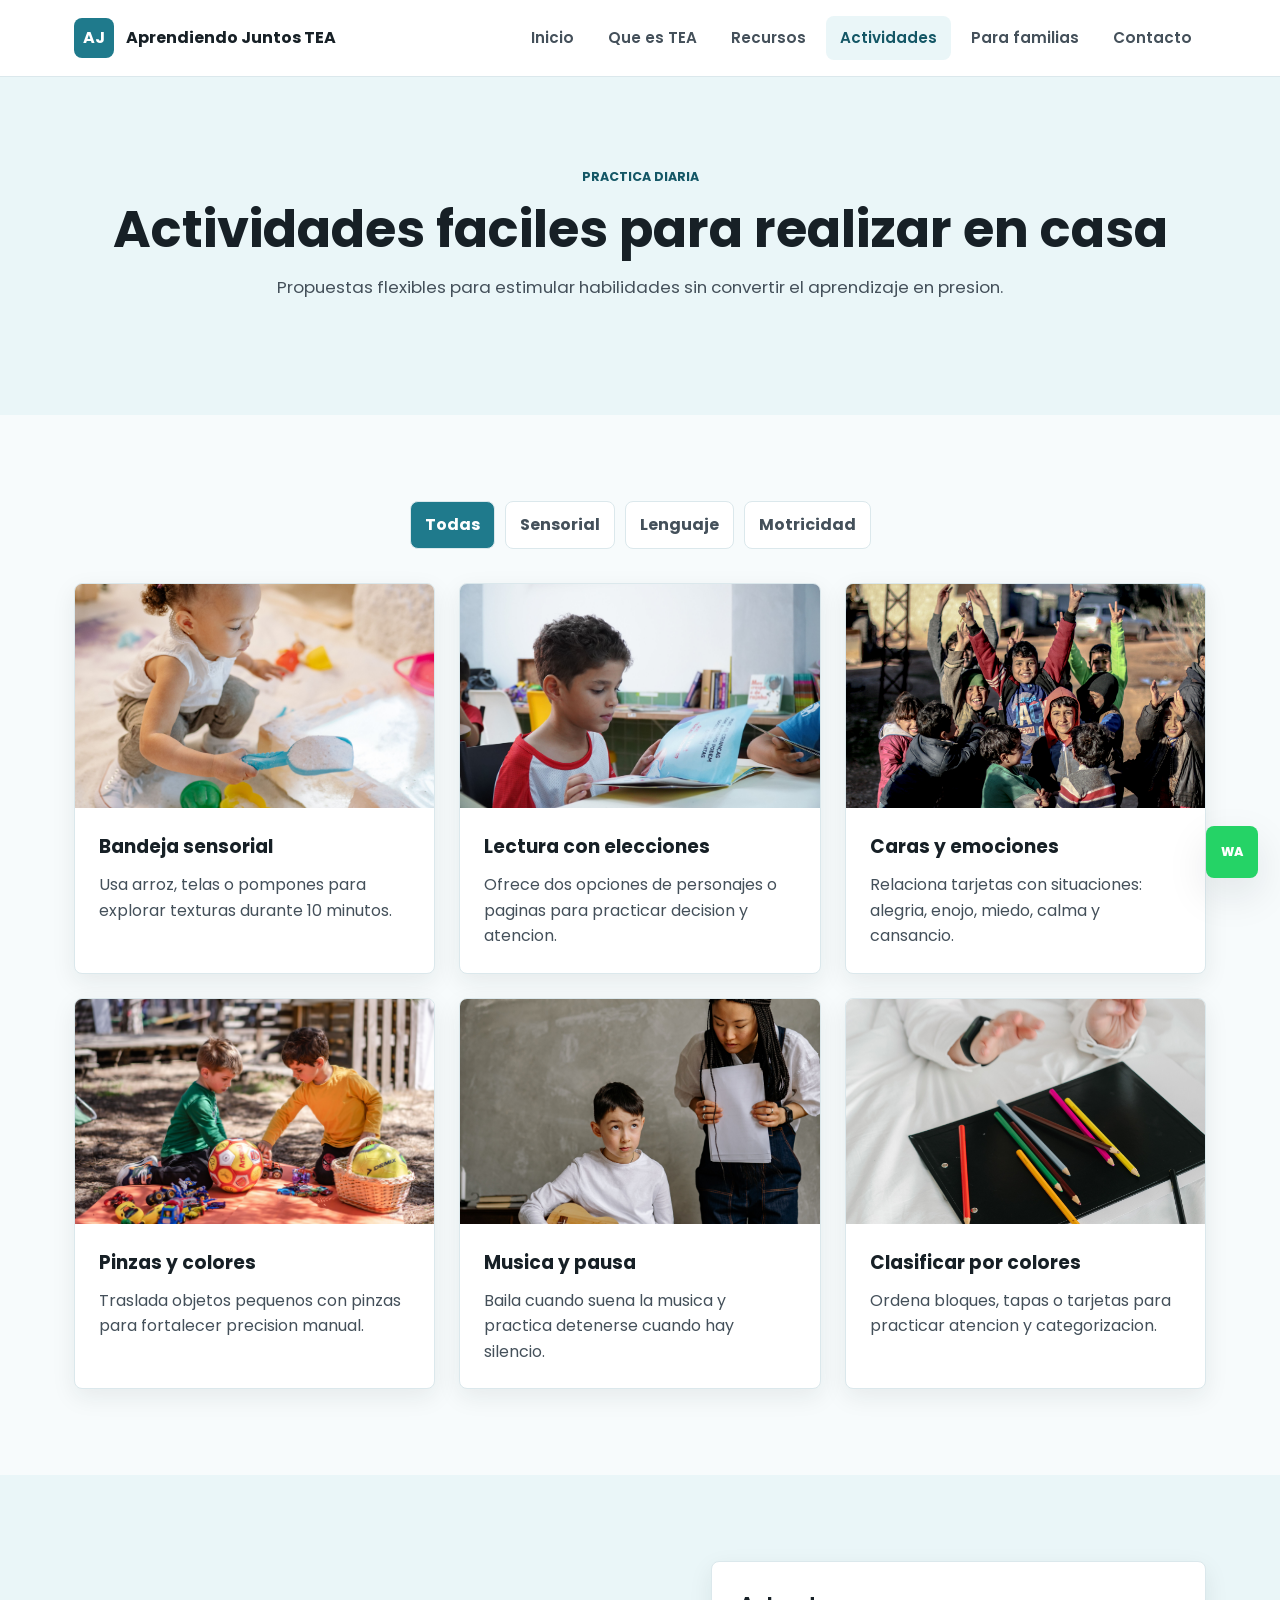
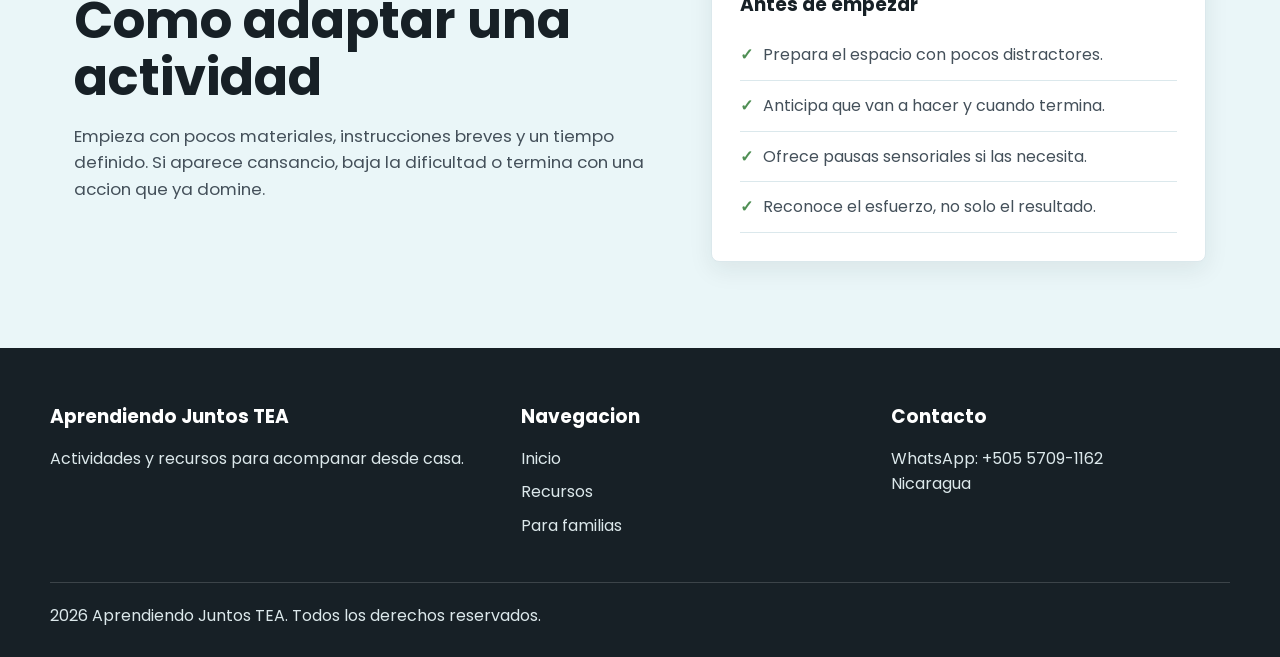
==== pages/actividades.html @ c81d80b8 "Mejorar sitio WEB TEA responsive e interactivo" ====
<!DOCTYPE html>
<html lang="es">
<head>
    <meta charset="UTF-8">
    <meta name="viewport" content="width=device-width, initial-scale=1.0">
    <title>Actividades | Aprendiendo Juntos TEA</title>
    <meta name="description" content="Actividades en casa para apoyar motricidad, lectura, emociones, musica, colores y juego sensorial en ninos con TEA.">
    <link rel="preconnect" href="https://fonts.googleapis.com">
    <link rel="preconnect" href="https://fonts.gstatic.com" crossorigin>
    <link href="https://fonts.googleapis.com/css2?family=Poppins:wght@300;400;500;600;700&display=swap" rel="stylesheet">
    <link rel="icon" href="../images/logo/favicon.ico">
    <link rel="stylesheet" href="../css/variables.css">
    <link rel="stylesheet" href="../css/style.css">
    <link rel="stylesheet" href="../css/responsive.css">
</head>
<body>
    <!-- Encabezado compartido: mantiene consistencia entre paginas. -->
    <header class="site-header">
        <nav class="navbar" aria-label="Navegacion principal">
            <a class="logo" href="../index.html"><span class="logo-mark">AJ</span><span>Aprendiendo Juntos TEA</span></a>
            <button class="menu-toggle" type="button" aria-label="Abrir menu" aria-expanded="false"><span></span><span></span><span></span></button>
            <ul class="nav-links">
                <li><a href="../index.html">Inicio</a></li>
                <li><a href="tea.html">Que es TEA</a></li>
                <li><a href="recursos.html">Recursos</a></li>
                <li><a class="active" href="actividades.html">Actividades</a></li>
                <li><a href="padres.html">Para familias</a></li>
                <li><a href="contacto.html">Contacto</a></li>
            </ul>
        </nav>
    </header>

    <main>
        <!-- Hero interno: explica el enfoque de las actividades. -->
        <section class="page-hero">
            <span class="eyebrow">Practica diaria</span>
            <h1>Actividades faciles para realizar en casa</h1>
            <p>Propuestas flexibles para estimular habilidades sin convertir el aprendizaje en presion.</p>
        </section>

        <!-- Filtros de actividades: ayudan a encontrar ejercicios por objetivo. -->
        <section class="section-wrap">
            <div class="filter-bar" data-filter-group=".activity-card">
                <button class="filter-button active" type="button" data-filter="all">Todas</button>
                <button class="filter-button" type="button" data-filter="sensorial">Sensorial</button>
                <button class="filter-button" type="button" data-filter="lenguaje">Lenguaje</button>
                <button class="filter-button" type="button" data-filter="motricidad">Motricidad</button>
            </div>
            <div class="activities-grid">
                <article class="activity-card hidden" data-category="sensorial">
                    <img src="../images/activities/Sensorial.jpg" alt="Actividad sensorial con materiales de distintas texturas">
                    <div><h3>Bandeja sensorial</h3><p>Usa arroz, telas o pompones para explorar texturas durante 10 minutos.</p></div>
                </article>
                <article class="activity-card hidden" data-category="lenguaje">
                    <img src="../images/activities/Lectura.jpg" alt="Lectura compartida">
                    <div><h3>Lectura con elecciones</h3><p>Ofrece dos opciones de personajes o paginas para practicar decision y atencion.</p></div>
                </article>
                <article class="activity-card hidden" data-category="lenguaje">
                    <img src="../images/activities/Emociones.jpg" alt="Tarjetas de emociones">
                    <div><h3>Caras y emociones</h3><p>Relaciona tarjetas con situaciones: alegria, enojo, miedo, calma y cansancio.</p></div>
                </article>
                <article class="activity-card hidden" data-category="motricidad">
                    <img src="../images/activities/Motricidad.jpg" alt="Actividad de motricidad fina">
                    <div><h3>Pinzas y colores</h3><p>Traslada objetos pequenos con pinzas para fortalecer precision manual.</p></div>
                </article>
                <article class="activity-card hidden" data-category="sensorial">
                    <img src="../images/activities/Musica.jpg" alt="Musica y movimiento">
                    <div><h3>Musica y pausa</h3><p>Baila cuando suena la musica y practica detenerse cuando hay silencio.</p></div>
                </article>
                <article class="activity-card hidden" data-category="motricidad">
                    <img src="../images/activities/Colores.jpg" alt="Clasificacion por colores">
                    <div><h3>Clasificar por colores</h3><p>Ordena bloques, tapas o tarjetas para practicar atencion y categorizacion.</p></div>
                </article>
            </div>
        </section>

        <!-- Recomendaciones: evita sobrecargar a la familia y mejora la experiencia. -->
        <section class="split-section section-band soft">
            <div class="split-text hidden">
                <h2>Como adaptar una actividad</h2>
                <p>Empieza con pocos materiales, instrucciones breves y un tiempo definido. Si aparece cansancio, baja la dificultad o termina con una accion que ya domine.</p>
            </div>
            <div class="info-panel hidden">
                <h3>Antes de empezar</h3>
                <ul class="check-list">
                    <li>Prepara el espacio con pocos distractores.</li>
                    <li>Anticipa que van a hacer y cuando termina.</li>
                    <li>Ofrece pausas sensoriales si las necesita.</li>
                    <li>Reconoce el esfuerzo, no solo el resultado.</li>
                </ul>
            </div>
        </section>
    </main>

    <!-- Pie de pagina: cierre comun de la web. -->
    <footer class="site-footer">
        <div class="footer-container">
            <div><h3>Aprendiendo Juntos TEA</h3><p>Actividades y recursos para acompanar desde casa.</p></div>
            <div><h3>Navegacion</h3><a href="../index.html">Inicio</a><a href="recursos.html">Recursos</a><a href="padres.html">Para familias</a></div>
            <div><h3>Contacto</h3><p>WhatsApp: +505 5709-1162</p><p>Nicaragua</p></div>
        </div>
        <p class="copyright">2026 Aprendiendo Juntos TEA. Todos los derechos reservados.</p>
    </footer>

    <a class="whatsapp" href="https://wa.me/50557091162" aria-label="Escribir por WhatsApp">WA</a>
    <button id="topBtn" type="button" aria-label="Volver arriba">Arriba</button>
    <script src="../js/main.js"></script>
</body>
</html>
---- css/variables.css ----
:root {
    --primary: #1f7a8c;
    --primary-dark: #145766;
    --secondary: #bfdb38;
    --accent: #f5a524;
    --ink: #172026;
    --text: #44505a;
    --muted: #6b7a86;
    --background: #f7fbfc;
    --surface: #ffffff;
    --soft: #eaf6f8;
    --line: #dbe8ec;
    --success: #4f8f54;
    --danger: #c0524b;
    --radius: 8px;
    --shadow: 0 16px 40px rgba(23, 32, 38, 0.1);
    --shadow-soft: 0 8px 24px rgba(23, 32, 38, 0.08);
    --container: 1180px;
    --transition: 0.25s ease;
}
---- css/style.css ----
/* Base general: normaliza espacios, tipografia y comportamiento de scroll. */
* {
    box-sizing: border-box;
    margin: 0;
    padding: 0;
}

html {
    scroll-behavior: smooth;
}

body {
    background: var(--background);
    color: var(--text);
    font-family: "Poppins", Arial, sans-serif;
    line-height: 1.6;
}

img {
    display: block;
    max-width: 100%;
}

a {
    color: inherit;
}

button,
input,
textarea,
select {
    font: inherit;
}

/* Encabezado y navegacion: se mantiene fijo para mejorar la maniobrabilidad. */
.site-header {
    background: rgba(255, 255, 255, 0.94);
    border-bottom: 1px solid var(--line);
    position: sticky;
    top: 0;
    z-index: 1000;
}

.navbar {
    align-items: center;
    display: flex;
    justify-content: space-between;
    margin: 0 auto;
    max-width: var(--container);
    min-height: 76px;
    padding: 0 24px;
}

.logo {
    align-items: center;
    color: var(--ink);
    display: inline-flex;
    font-weight: 700;
    gap: 12px;
    text-decoration: none;
}

.logo-mark {
    align-items: center;
    background: var(--primary);
    border-radius: var(--radius);
    color: white;
    display: inline-flex;
    height: 40px;
    justify-content: center;
    width: 40px;
}

.nav-links {
    align-items: center;
    display: flex;
    gap: 6px;
    list-style: none;
}

.nav-links a {
    border-radius: var(--radius);
    color: var(--text);
    display: inline-flex;
    font-size: 0.95rem;
    font-weight: 600;
    padding: 10px 14px;
    text-decoration: none;
    transition: background var(--transition), color var(--transition);
}

.nav-links a:hover,
.nav-links a.active {
    background: var(--soft);
    color: var(--primary-dark);
}

.menu-toggle {
    background: var(--surface);
    border: 1px solid var(--line);
    border-radius: var(--radius);
    cursor: pointer;
    display: none;
    height: 44px;
    padding: 10px;
    width: 44px;
}

.menu-toggle span {
    background: var(--ink);
    display: block;
    height: 2px;
    margin: 5px 0;
    width: 100%;
}

/* Bloques reutilizables: controlan anchura, fondos y titulos de seccion. */
.section-wrap,
.section-band {
    margin: 0 auto;
    max-width: var(--container);
    padding: 86px 24px;
}

.section-band {
    align-items: center;
    display: grid;
    gap: 54px;
    grid-template-columns: minmax(0, 1.05fr) minmax(320px, 0.95fr);
}

.soft {
    background: var(--soft);
    max-width: none;
    padding-left: max(24px, calc((100vw - var(--container)) / 2 + 24px));
    padding-right: max(24px, calc((100vw - var(--container)) / 2 + 24px));
}

.section-title {
    margin: 0 auto 42px;
    max-width: 760px;
    text-align: center;
}

.section-title h2,
.split-text h2,
.cta h2,
.page-hero h1 {
    color: var(--ink);
    font-size: clamp(2rem, 4vw, 3.25rem);
    line-height: 1.12;
    margin-bottom: 16px;
}

.eyebrow {
    color: var(--primary-dark);
    display: inline-block;
    font-size: 0.78rem;
    font-weight: 700;
    letter-spacing: 0;
    margin-bottom: 14px;
    text-transform: uppercase;
}

.btn-primary,
.btn-secondary,
.text-link {
    align-items: center;
    border-radius: var(--radius);
    display: inline-flex;
    font-weight: 700;
    justify-content: center;
    min-height: 48px;
    padding: 12px 18px;
    text-decoration: none;
    transition: transform var(--transition), background var(--transition);
}

.btn-primary {
    background: var(--primary);
    color: white;
}

.btn-secondary {
    background: var(--secondary);
    color: var(--ink);
}

.btn-primary:hover,
.btn-secondary:hover {
    transform: translateY(-2px);
}

.text-link {
    color: var(--primary-dark);
    padding-left: 0;
}

/* Hero: primer impacto visual con imagen real del proyecto. */
.hero {
    min-height: calc(100vh - 76px);
}

.hero-content h1 {
    color: var(--ink);
    font-size: clamp(2.35rem, 5vw, 4.5rem);
    line-height: 1.05;
    margin-bottom: 22px;
}

.hero-content p,
.split-text p,
.page-hero p {
    color: var(--text);
    font-size: 1.05rem;
    margin-bottom: 28px;
}

.hero-buttons {
    display: flex;
    flex-wrap: wrap;
    gap: 14px;
}

.hero-buttons.compact {
    justify-content: center;
}

.hero-image img {
    aspect-ratio: 4 / 3;
    border-radius: var(--radius);
    box-shadow: var(--shadow);
    object-fit: cover;
    width: 100%;
}

/* Tarjetas y rejillas: organizan recursos de forma escaneable. */
.feature-grid,
.resources-grid,
.activities-grid,
.contact-grid,
.guide-grid,
.steps-grid {
    display: grid;
    gap: 24px;
    grid-template-columns: repeat(3, minmax(0, 1fr));
}

.feature-card,
.resource-card,
.activity-card,
.contact-card,
.guide-card,
.step-card,
.info-panel {
    background: var(--surface);
    border: 1px solid var(--line);
    border-radius: var(--radius);
    box-shadow: var(--shadow-soft);
    padding: 28px;
}

.feature-card,
.resource-card {
    color: var(--text);
    text-decoration: none;
}

.feature-card:hover,
.resource-card:hover,
.activity-card:hover {
    transform: translateY(-4px);
    transition: transform var(--transition);
}

.card-icon {
    align-items: center;
    background: var(--soft);
    border-radius: var(--radius);
    color: var(--primary-dark);
    display: inline-flex;
    font-size: 0.85rem;
    font-weight: 800;
    height: 44px;
    justify-content: center;
    margin-bottom: 18px;
    width: 44px;
}

.feature-card h3,
.resource-card h3,
.activity-card h3,
.contact-card h3,
.guide-card h3,
.step-card h3,
.info-panel h3 {
    color: var(--ink);
    margin-bottom: 10px;
}

.activity-card {
    overflow: hidden;
    padding: 0;
}

.activity-card img {
    aspect-ratio: 16 / 10;
    height: auto;
    object-fit: cover;
    width: 100%;
}

.activity-card div {
    padding: 24px;
}

.center-action {
    margin-top: 34px;
    text-align: center;
}

/* Secciones informativas: listas, paneles y pasos de orientacion. */
.split-section {
    grid-template-columns: minmax(0, 1fr) minmax(320px, 0.85fr);
}

.check-list,
.plain-list {
    list-style: none;
}

.check-list li,
.plain-list li {
    border-bottom: 1px solid var(--line);
    padding: 12px 0;
}

.check-list li::before {
    color: var(--success);
    content: "\2713";
    font-weight: 800;
    margin-right: 10px;
}

.page-hero {
    background: var(--soft);
    margin: 0 auto;
    max-width: none;
    padding: 86px 24px;
    text-align: center;
}

.page-hero p {
    margin-left: auto;
    margin-right: auto;
    max-width: 820px;
}

.filter-bar {
    display: flex;
    flex-wrap: wrap;
    gap: 10px;
    justify-content: center;
    margin-bottom: 34px;
}

.filter-button {
    background: var(--surface);
    border: 1px solid var(--line);
    border-radius: var(--radius);
    color: var(--text);
    cursor: pointer;
    font-weight: 700;
    min-height: 42px;
    padding: 10px 14px;
}

.filter-button.active,
.filter-button:hover {
    background: var(--primary);
    color: white;
}

/* FAQ: respuestas colapsables para mantener la pagina limpia. */
.faq-container {
    display: grid;
    gap: 16px;
    margin: 0 auto;
    max-width: 860px;
}

.faq-item {
    background: var(--surface);
    border: 1px solid var(--line);
    border-radius: var(--radius);
    box-shadow: var(--shadow-soft);
    overflow: hidden;
}

.faq-question {
    background: transparent;
    border: 0;
    color: var(--ink);
    cursor: pointer;
    font-weight: 700;
    padding: 22px;
    text-align: left;
    width: 100%;
}

.faq-answer {
    display: none;
    padding: 0 22px 22px;
}

.faq-item.open .faq-answer {
    display: block;
}

/* Formularios y contacto: entradas amplias y legibles. */
.contact-form {
    background: var(--surface);
    border: 1px solid var(--line);
    border-radius: var(--radius);
    box-shadow: var(--shadow-soft);
    display: grid;
    gap: 18px;
    margin: 0 auto;
    max-width: 780px;
    padding: 30px;
}

.contact-form input,
.contact-form textarea,
.newsletter-form input {
    border: 1px solid var(--line);
    border-radius: var(--radius);
    padding: 14px 16px;
    width: 100%;
}

.contact-form textarea {
    min-height: 150px;
    resize: vertical;
}

/* CTA y pie de pagina: cierre con accion clara y navegacion secundaria. */
.cta {
    background: var(--primary-dark);
    color: white;
    padding: 74px 24px;
    text-align: center;
}

.cta h2,
.cta p {
    color: white;
    margin-left: auto;
    margin-right: auto;
    max-width: 780px;
}

.cta p {
    margin-bottom: 28px;
}

.site-footer {
    background: var(--ink);
    color: #dce8eb;
    padding: 54px 24px 28px;
}

.footer-container {
    display: grid;
    gap: 30px;
    grid-template-columns: 1.3fr 1fr 1fr;
    margin: 0 auto;
    max-width: var(--container);
}

.site-footer h3 {
    color: white;
    margin-bottom: 14px;
}

.site-footer a {
    color: #dce8eb;
    display: block;
    margin: 8px 0;
    text-decoration: none;
}

.copyright {
    border-top: 1px solid rgba(255, 255, 255, 0.16);
    margin: 36px auto 0;
    max-width: var(--container);
    padding-top: 20px;
}

/* Controles flotantes: acceso rapido a WhatsApp y regreso al inicio. */
.whatsapp,
#topBtn {
    border: 0;
    border-radius: var(--radius);
    box-shadow: var(--shadow);
    font-size: 0.78rem;
    font-weight: 800;
    position: fixed;
    z-index: 900;
}

.whatsapp {
    align-items: center;
    background: #25d366;
    bottom: 22px;
    color: white;
    display: inline-flex;
    height: 52px;
    justify-content: center;
    right: 22px;
    text-decoration: none;
    width: 52px;
}

#topBtn {
    background: var(--ink);
    bottom: 84px;
    color: white;
    cursor: pointer;
    display: none;
    min-height: 42px;
    padding: 10px 12px;
    right: 22px;
}

/* Animaciones suaves: se activan al entrar en pantalla. */
.hidden {
    opacity: 0;
    transform: translateY(24px);
}

.show {
    opacity: 1;
    transform: translateY(0);
    transition: opacity 0.65s ease, transform 0.65s ease;
}

@media (prefers-reduced-motion: reduce) {
    html {
        scroll-behavior: auto;
    }

    .hidden,
    .show {
        opacity: 1;
        transform: none;
        transition: none;
    }
}
---- css/responsive.css ----
/* Adaptacion para tabletas: reduce columnas y mantiene lectura comoda. */
@media (max-width: 980px) {
    .menu-toggle {
        display: block;
    }

    .nav-links {
        background: var(--surface);
        border: 1px solid var(--line);
        border-radius: var(--radius);
        box-shadow: var(--shadow);
        display: none;
        flex-direction: column;
        left: 24px;
        padding: 14px;
        position: absolute;
        right: 24px;
        top: 82px;
    }

    .nav-links.active {
        display: flex;
    }

    .nav-links a {
        width: 100%;
    }

    .section-band,
    .split-section {
        grid-template-columns: 1fr;
    }

    .hero {
        min-height: auto;
        padding-top: 58px;
    }

    .feature-grid,
    .resources-grid,
    .activities-grid,
    .contact-grid,
    .guide-grid,
    .steps-grid,
    .footer-container {
        grid-template-columns: repeat(2, minmax(0, 1fr));
    }
}

/* Adaptacion movil: una columna, botones fluidos y espacios mas compactos. */
@media (max-width: 640px) {
    .navbar {
        min-height: 70px;
        padding: 0 16px;
    }

    .logo span:last-child {
        max-width: 190px;
    }

    .section-wrap,
    .section-band,
    .page-hero {
        padding: 58px 16px;
    }

    .soft {
        padding-left: 16px;
        padding-right: 16px;
    }

    .feature-grid,
    .resources-grid,
    .activities-grid,
    .contact-grid,
    .guide-grid,
    .steps-grid,
    .footer-container {
        grid-template-columns: 1fr;
    }

    .hero-buttons,
    .filter-bar {
        align-items: stretch;
        flex-direction: column;
    }

    .btn-primary,
    .btn-secondary,
    .filter-button {
        width: 100%;
    }

    .contact-form,
    .feature-card,
    .resource-card,
    .contact-card,
    .guide-card,
    .step-card,
    .info-panel {
        padding: 22px;
    }

    .whatsapp {
        bottom: 16px;
        right: 16px;
    }

    #topBtn {
        bottom: 76px;
        right: 16px;
    }
}
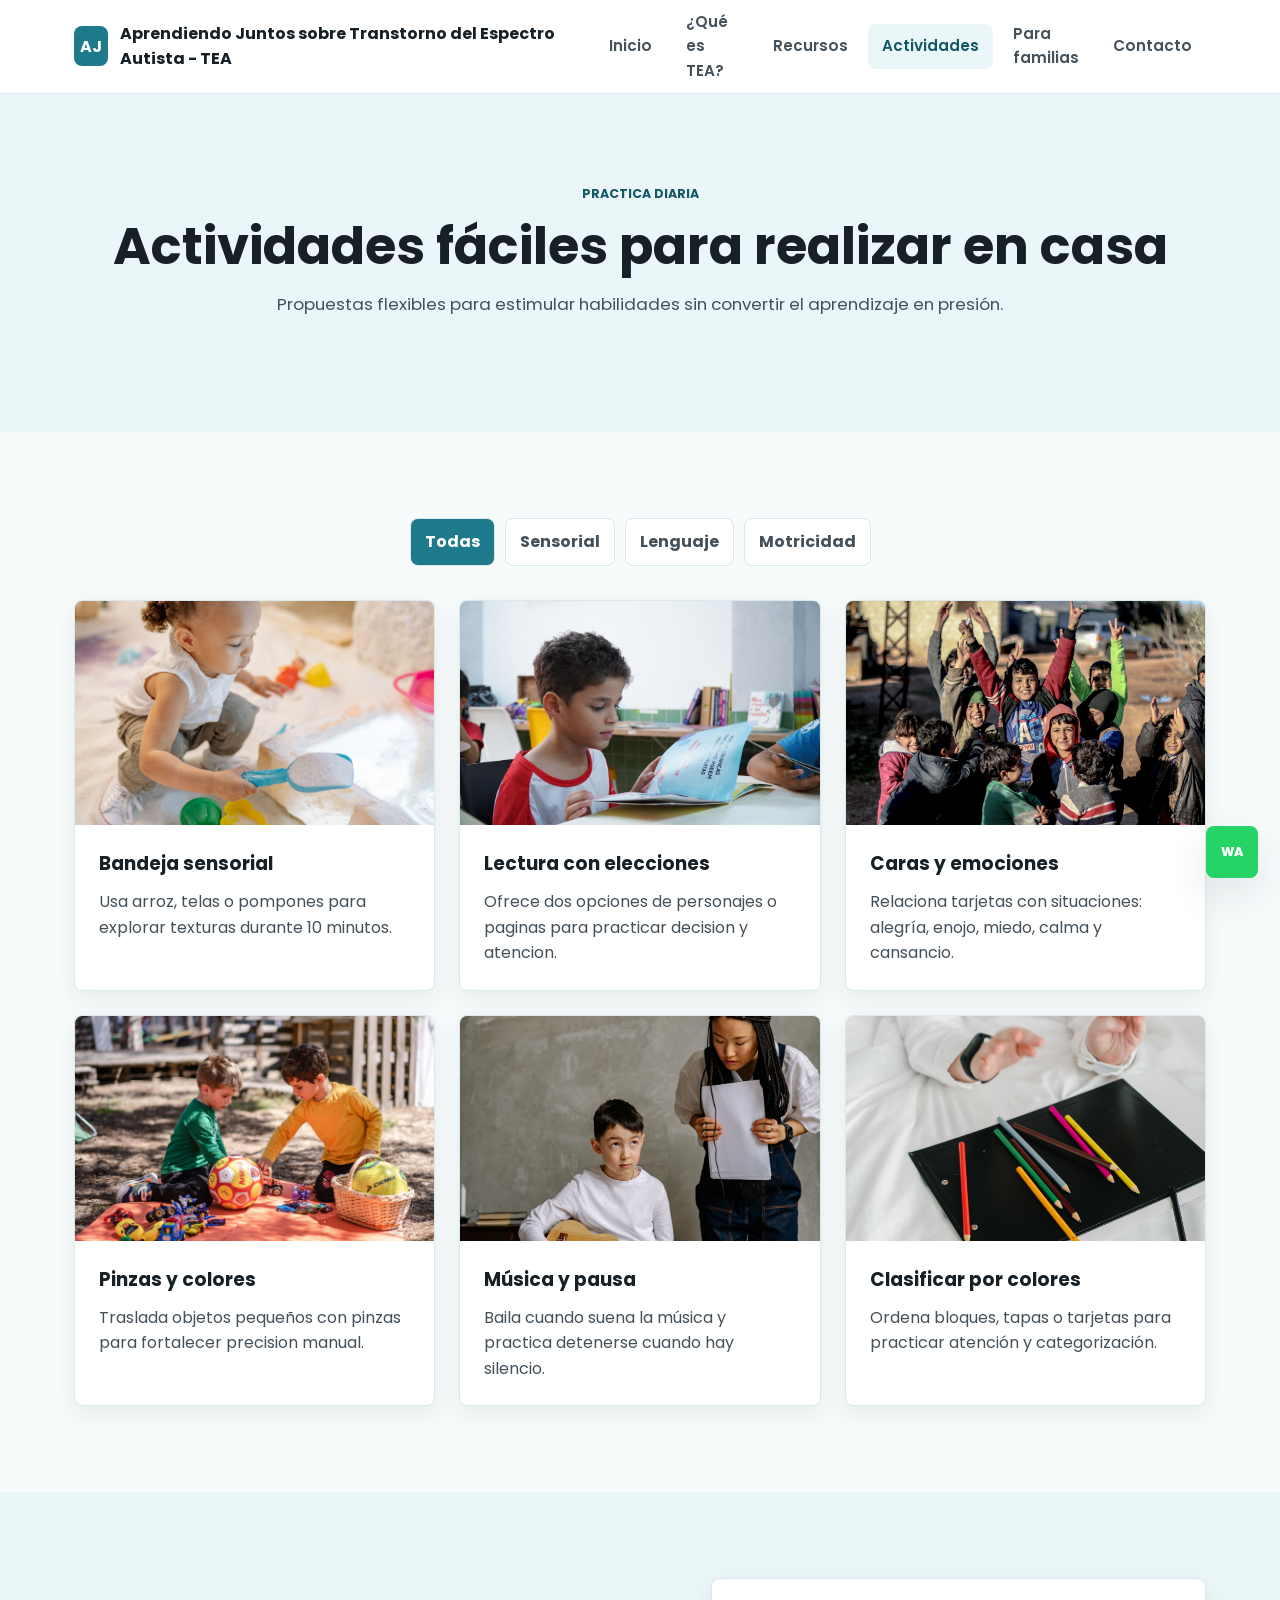
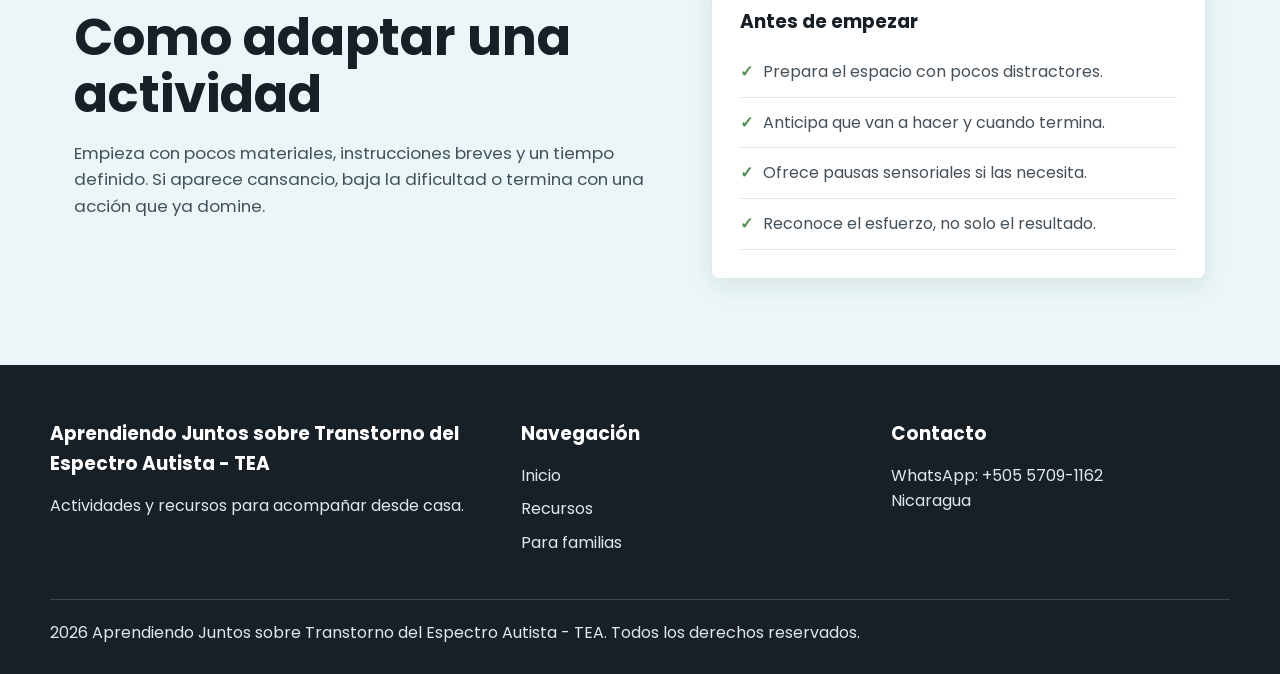
==== commit 55890ae9: "Update site copy and metadata" ====
--- a/pages/actividades.html
+++ b/pages/actividades.html
@@ -3,8 +3,8 @@
 <head>
     <meta charset="UTF-8">
     <meta name="viewport" content="width=device-width, initial-scale=1.0">
-    <title>Actividades | Aprendiendo Juntos TEA</title>
-    <meta name="description" content="Actividades en casa para apoyar motricidad, lectura, emociones, musica, colores y juego sensorial en ninos con TEA.">
+    <title>Actividades | Aprendiendo Juntos sobre Transtorno del Espectro Autista - TEA</title>
+    <meta name="description" content="Actividades en casa para apoyar motricidad, lectura, emociones, música, colores y juego sensorial en ninos con TEA.">
     <link rel="preconnect" href="https://fonts.googleapis.com">
     <link rel="preconnect" href="https://fonts.gstatic.com" crossorigin>
     <link href="https://fonts.googleapis.com/css2?family=Poppins:wght@300;400;500;600;700&display=swap" rel="stylesheet">
@@ -17,11 +17,11 @@
     <!-- Encabezado compartido: mantiene consistencia entre paginas. -->
     <header class="site-header">
         <nav class="navbar" aria-label="Navegacion principal">
-            <a class="logo" href="../index.html"><span class="logo-mark">AJ</span><span>Aprendiendo Juntos TEA</span></a>
+            <a class="logo" href="../index.html"><span class="logo-mark">AJ</span><span>Aprendiendo Juntos sobre Transtorno del Espectro Autista - TEA</span></a>
             <button class="menu-toggle" type="button" aria-label="Abrir menu" aria-expanded="false"><span></span><span></span><span></span></button>
             <ul class="nav-links">
                 <li><a href="../index.html">Inicio</a></li>
-                <li><a href="tea.html">Que es TEA</a></li>
+                <li><a href="tea.html">¿Qué es TEA?</a></li>
                 <li><a href="recursos.html">Recursos</a></li>
                 <li><a class="active" href="actividades.html">Actividades</a></li>
                 <li><a href="padres.html">Para familias</a></li>
@@ -34,8 +34,8 @@
         <!-- Hero interno: explica el enfoque de las actividades. -->
         <section class="page-hero">
             <span class="eyebrow">Practica diaria</span>
-            <h1>Actividades faciles para realizar en casa</h1>
-            <p>Propuestas flexibles para estimular habilidades sin convertir el aprendizaje en presion.</p>
+            <h1>Actividades fáciles para realizar en casa</h1>
+            <p>Propuestas flexibles para estimular habilidades sin convertir el aprendizaje en presión.</p>
         </section>
 
         <!-- Filtros de actividades: ayudan a encontrar ejercicios por objetivo. -->
@@ -57,19 +57,19 @@
                 </article>
                 <article class="activity-card hidden" data-category="lenguaje">
                     <img src="../images/activities/Emociones.jpg" alt="Tarjetas de emociones">
-                    <div><h3>Caras y emociones</h3><p>Relaciona tarjetas con situaciones: alegria, enojo, miedo, calma y cansancio.</p></div>
+                    <div><h3>Caras y emociones</h3><p>Relaciona tarjetas con situaciones: alegría, enojo, miedo, calma y cansancio.</p></div>
                 </article>
                 <article class="activity-card hidden" data-category="motricidad">
                     <img src="../images/activities/Motricidad.jpg" alt="Actividad de motricidad fina">
-                    <div><h3>Pinzas y colores</h3><p>Traslada objetos pequenos con pinzas para fortalecer precision manual.</p></div>
+                    <div><h3>Pinzas y colores</h3><p>Traslada objetos pequeños con pinzas para fortalecer precision manual.</p></div>
                 </article>
                 <article class="activity-card hidden" data-category="sensorial">
-                    <img src="../images/activities/Musica.jpg" alt="Musica y movimiento">
-                    <div><h3>Musica y pausa</h3><p>Baila cuando suena la musica y practica detenerse cuando hay silencio.</p></div>
+                    <img src="../images/activities/Musica.jpg" alt="Música y movimiento">
+                    <div><h3>Música y pausa</h3><p>Baila cuando suena la música y practica detenerse cuando hay silencio.</p></div>
                 </article>
                 <article class="activity-card hidden" data-category="motricidad">
-                    <img src="../images/activities/Colores.jpg" alt="Clasificacion por colores">
-                    <div><h3>Clasificar por colores</h3><p>Ordena bloques, tapas o tarjetas para practicar atencion y categorizacion.</p></div>
+                    <img src="../images/activities/Colores.jpg" alt="Clasificación por colores">
+                    <div><h3>Clasificar por colores</h3><p>Ordena bloques, tapas o tarjetas para practicar atención y categorización.</p></div>
                 </article>
             </div>
         </section>
@@ -78,7 +78,7 @@
         <section class="split-section section-band soft">
             <div class="split-text hidden">
                 <h2>Como adaptar una actividad</h2>
-                <p>Empieza con pocos materiales, instrucciones breves y un tiempo definido. Si aparece cansancio, baja la dificultad o termina con una accion que ya domine.</p>
+                <p>Empieza con pocos materiales, instrucciones breves y un tiempo definido. Si aparece cansancio, baja la dificultad o termina con una acción que ya domine.</p>
             </div>
             <div class="info-panel hidden">
                 <h3>Antes de empezar</h3>
@@ -92,14 +92,14 @@
         </section>
     </main>
 
-    <!-- Pie de pagina: cierre comun de la web. -->
+    <!-- Pie de pagina: cierre común de la web. -->
     <footer class="site-footer">
         <div class="footer-container">
-            <div><h3>Aprendiendo Juntos TEA</h3><p>Actividades y recursos para acompanar desde casa.</p></div>
-            <div><h3>Navegacion</h3><a href="../index.html">Inicio</a><a href="recursos.html">Recursos</a><a href="padres.html">Para familias</a></div>
+            <div><h3>Aprendiendo Juntos sobre Transtorno del Espectro Autista - TEA</h3><p>Actividades y recursos para acompañar desde casa.</p></div>
+            <div><h3>Navegación</h3><a href="../index.html">Inicio</a><a href="recursos.html">Recursos</a><a href="padres.html">Para familias</a></div>
             <div><h3>Contacto</h3><p>WhatsApp: +505 5709-1162</p><p>Nicaragua</p></div>
         </div>
-        <p class="copyright">2026 Aprendiendo Juntos TEA. Todos los derechos reservados.</p>
+        <p class="copyright">2026 Aprendiendo Juntos sobre Transtorno del Espectro Autista - TEA. Todos los derechos reservados.</p>
     </footer>
 
     <a class="whatsapp" href="https://wa.me/50557091162" aria-label="Escribir por WhatsApp">WA</a>
--- a/css/style.css
+++ b/css/style.css
@@ -32,7 +32,7 @@
     font: inherit;
 }
 
-/* Encabezado y navegacion: se mantiene fijo para mejorar la maniobrabilidad. */
+/* Encabezado y navegación: se mantiene fijo para mejorar la maniobrabilidad. */
 .site-header {
     background: rgba(255, 255, 255, 0.94);
     border-bottom: 1px solid var(--line);
@@ -444,7 +444,7 @@
     resize: vertical;
 }
 
-/* CTA y pie de pagina: cierre con accion clara y navegacion secundaria. */
+/* CTA y pie de pagina: cierre con accion clara y navegación secundaria. */
 .cta {
     background: var(--primary-dark);
     color: white;
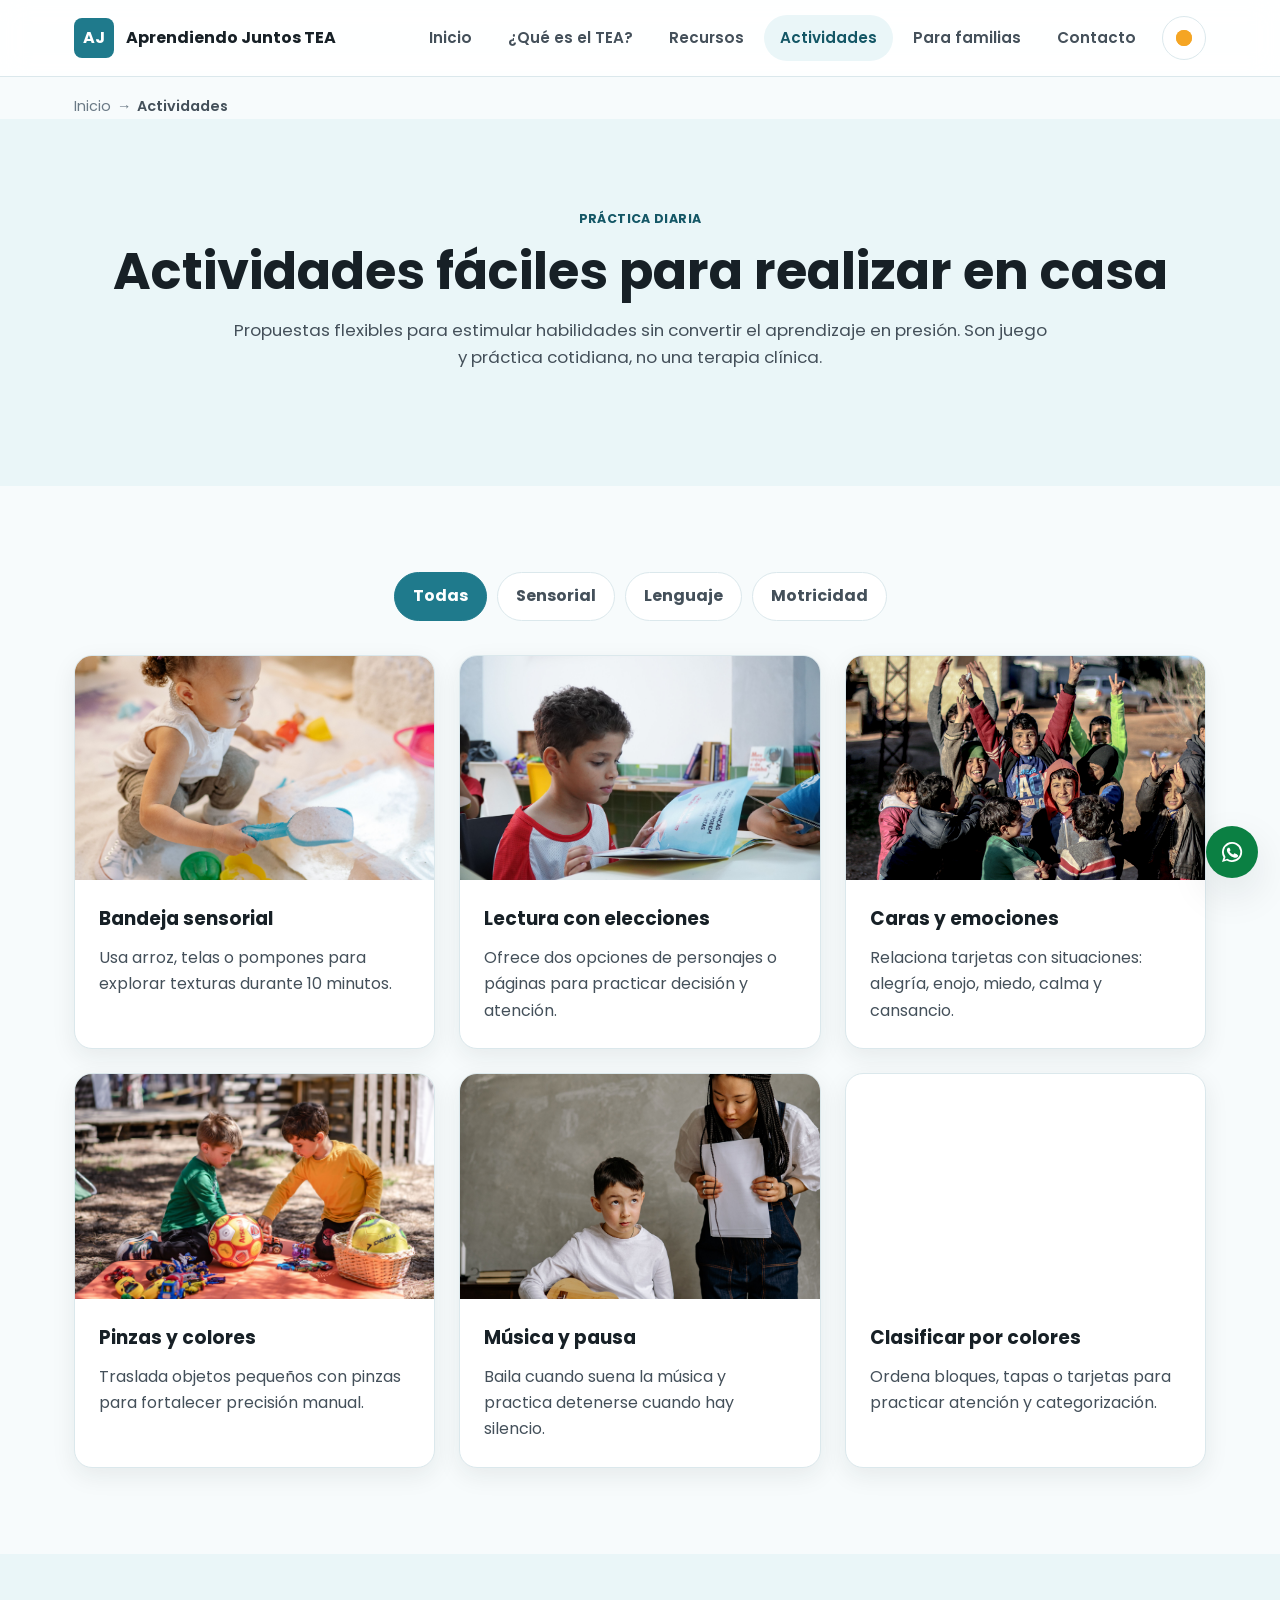
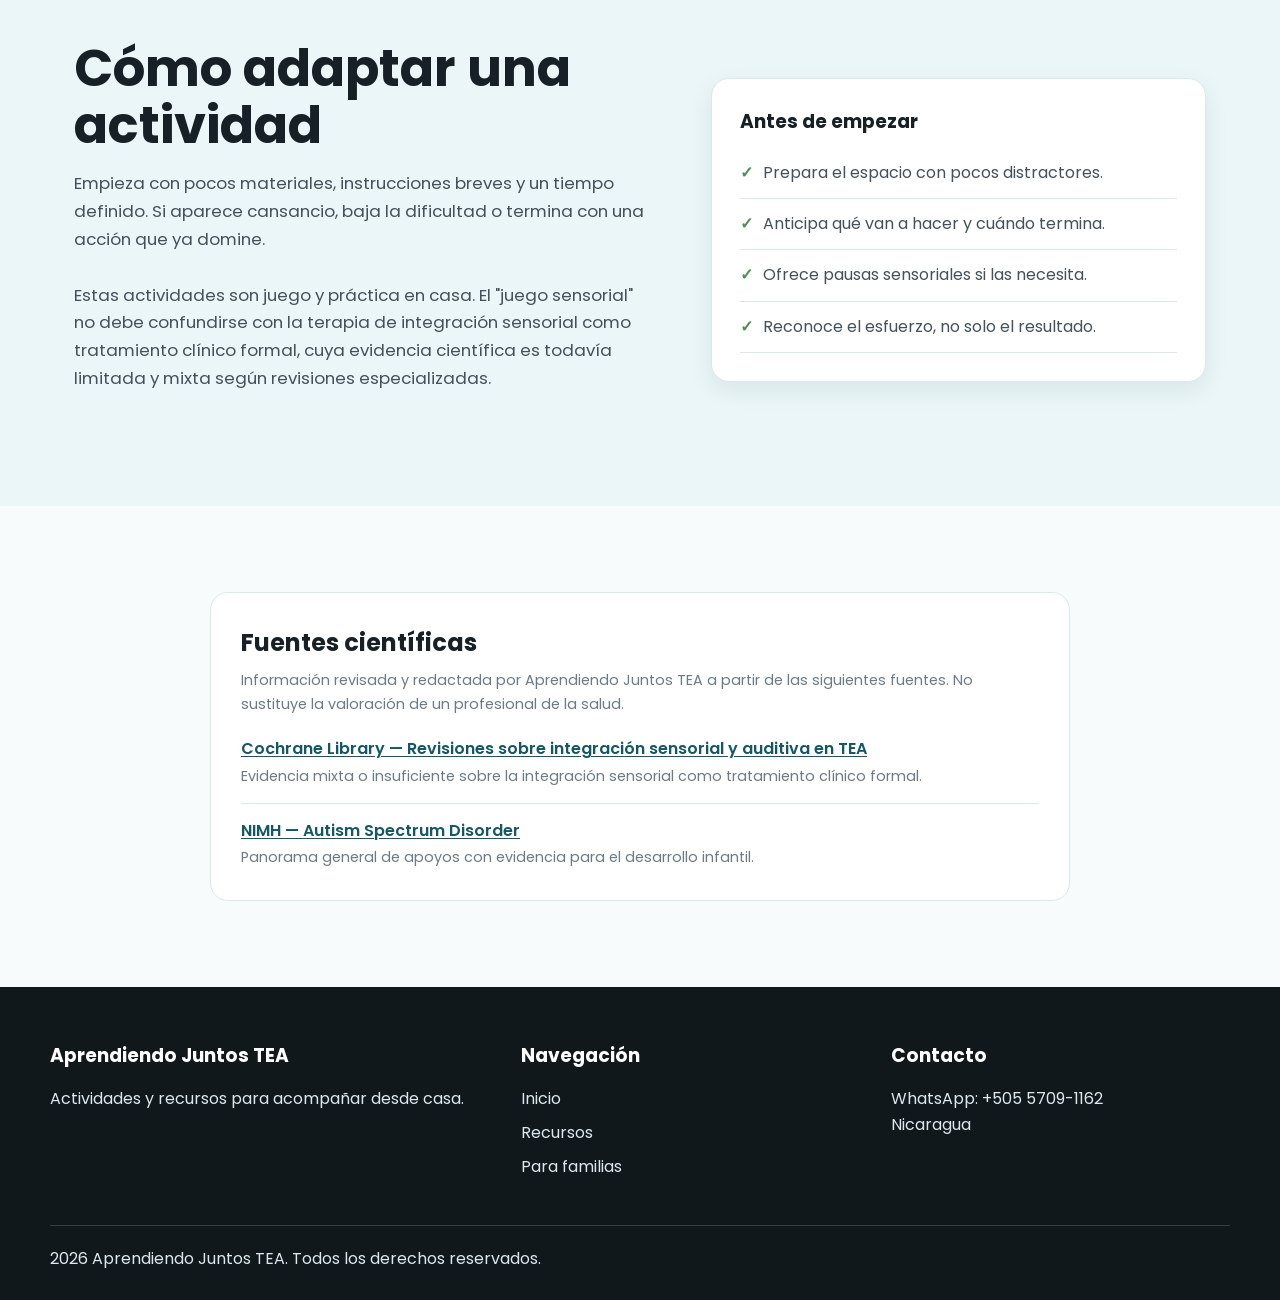
==== commit 9eec9d2d: "Rediseño científico, SEO y de rendimiento del portal Transforma el sitio en un portal educativo prof" ====
--- a/pages/actividades.html
+++ b/pages/actividades.html
@@ -3,8 +3,36 @@
 <head>
     <meta charset="UTF-8">
     <meta name="viewport" content="width=device-width, initial-scale=1.0">
-    <title>Actividades | Aprendiendo Juntos sobre Transtorno del Espectro Autista - TEA</title>
-    <meta name="description" content="Actividades en casa para apoyar motricidad, lectura, emociones, música, colores y juego sensorial en ninos con TEA.">
+    <title>Actividades para casa | Aprendiendo Juntos TEA</title>
+    <meta name="description" content="Actividades en casa para apoyar motricidad, lectura, emociones, música, colores y juego sensorial en niños con TEA, con ideas para adaptarlas.">
+    <link rel="canonical" href="https://autismoproyecto25-droid.github.io/AprendiendoJuntosTEA/pages/actividades.html">
+    <meta name="theme-color" content="#f7fbfc" media="(prefers-color-scheme: light)">
+    <meta name="theme-color" content="#10161a" media="(prefers-color-scheme: dark)">
+
+    <meta property="og:type" content="website">
+    <meta property="og:site_name" content="Aprendiendo Juntos TEA">
+    <meta property="og:locale" content="es_NI">
+    <meta property="og:title" content="Actividades para casa | Aprendiendo Juntos TEA">
+    <meta property="og:description" content="Actividades en casa para apoyar motricidad, lectura, emociones, música, colores y juego sensorial en niños con TEA.">
+    <meta property="og:url" content="https://autismoproyecto25-droid.github.io/AprendiendoJuntosTEA/pages/actividades.html">
+    <meta property="og:image" content="https://autismoproyecto25-droid.github.io/AprendiendoJuntosTEA/images/banners/familia-interactuando-nino.png">
+    <meta name="twitter:card" content="summary_large_image">
+    <meta name="twitter:title" content="Actividades para casa | Aprendiendo Juntos TEA">
+    <meta name="twitter:description" content="Actividades en casa para apoyar motricidad, lectura, emociones y juego sensorial en niños con TEA.">
+    <meta name="twitter:image" content="https://autismoproyecto25-droid.github.io/AprendiendoJuntosTEA/images/banners/familia-interactuando-nino.png">
+
+    <script>
+        (function () {
+            try {
+                var storedTheme = localStorage.getItem("theme");
+                if (storedTheme) {
+                    document.documentElement.setAttribute("data-theme", storedTheme);
+                }
+            } catch (error) {
+                /* localStorage no disponible: se usara la preferencia del sistema */
+            }
+        })();
+    </script>
     <link rel="preconnect" href="https://fonts.googleapis.com">
     <link rel="preconnect" href="https://fonts.gstatic.com" crossorigin>
     <link href="https://fonts.googleapis.com/css2?family=Poppins:wght@300;400;500;600;700&display=swap" rel="stylesheet">
@@ -12,63 +40,99 @@
     <link rel="stylesheet" href="../css/variables.css">
     <link rel="stylesheet" href="../css/style.css">
     <link rel="stylesheet" href="../css/responsive.css">
+    <link rel="stylesheet" href="../css/animation.css">
+    <script type="application/ld+json">
+    {
+        "@context": "https://schema.org",
+        "@graph": [
+            {
+                "@type": "BreadcrumbList",
+                "itemListElement": [
+                    { "@type": "ListItem", "position": 1, "name": "Inicio", "item": "https://autismoproyecto25-droid.github.io/AprendiendoJuntosTEA/" },
+                    { "@type": "ListItem", "position": 2, "name": "Actividades", "item": "https://autismoproyecto25-droid.github.io/AprendiendoJuntosTEA/pages/actividades.html" }
+                ]
+            },
+            {
+                "@type": "WebPage",
+                "name": "Actividades para casa",
+                "url": "https://autismoproyecto25-droid.github.io/AprendiendoJuntosTEA/pages/actividades.html",
+                "description": "Actividades en casa para apoyar motricidad, lectura, emociones, música, colores y juego sensorial en niños con TEA.",
+                "inLanguage": "es",
+                "isPartOf": { "@id": "https://autismoproyecto25-droid.github.io/AprendiendoJuntosTEA/#website" }
+            }
+        ]
+    }
+    </script>
 </head>
 <body>
+    <a class="skip-link" href="#main-content">Saltar al contenido</a>
     <!-- Encabezado compartido: mantiene consistencia entre paginas. -->
     <header class="site-header">
-        <nav class="navbar" aria-label="Navegacion principal">
-            <a class="logo" href="../index.html"><span class="logo-mark">AJ</span><span>Aprendiendo Juntos sobre Transtorno del Espectro Autista - TEA</span></a>
-            <button class="menu-toggle" type="button" aria-label="Abrir menu" aria-expanded="false"><span></span><span></span><span></span></button>
-            <ul class="nav-links">
-                <li><a href="../index.html">Inicio</a></li>
-                <li><a href="tea.html">¿Qué es TEA?</a></li>
-                <li><a href="recursos.html">Recursos</a></li>
-                <li><a class="active" href="actividades.html">Actividades</a></li>
-                <li><a href="padres.html">Para familias</a></li>
-                <li><a href="contacto.html">Contacto</a></li>
-            </ul>
+        <nav class="navbar" aria-label="Navegación principal">
+            <a class="logo" href="../index.html"><span class="logo-mark">AJ</span><span>Aprendiendo Juntos TEA</span></a>
+            <div class="nav-right">
+                <ul class="nav-links" id="primaryNav">
+                    <li><a href="../index.html">Inicio</a></li>
+                    <li><a href="tea.html">¿Qué es el TEA?</a></li>
+                    <li><a href="recursos.html">Recursos</a></li>
+                    <li><a class="active" href="actividades.html">Actividades</a></li>
+                    <li><a href="padres.html">Para familias</a></li>
+                    <li><a href="contacto.html">Contacto</a></li>
+                </ul>
+                <button class="theme-toggle" type="button" id="themeToggle" aria-pressed="false" aria-label="Cambiar a modo oscuro">
+                    <span class="theme-toggle-icon" aria-hidden="true"></span>
+                </button>
+                <button class="menu-toggle" type="button" aria-label="Abrir menu" aria-expanded="false" aria-controls="primaryNav"><span></span><span></span><span></span></button>
+            </div>
         </nav>
     </header>
 
-    <main>
+    <main id="main-content">
+        <nav class="breadcrumbs" aria-label="Ruta de navegación">
+            <ol>
+                <li><a href="../index.html">Inicio</a></li>
+                <li aria-current="page">Actividades</li>
+            </ol>
+        </nav>
+
         <!-- Hero interno: explica el enfoque de las actividades. -->
         <section class="page-hero">
-            <span class="eyebrow">Practica diaria</span>
+            <span class="eyebrow">Práctica diaria</span>
             <h1>Actividades fáciles para realizar en casa</h1>
-            <p>Propuestas flexibles para estimular habilidades sin convertir el aprendizaje en presión.</p>
+            <p>Propuestas flexibles para estimular habilidades sin convertir el aprendizaje en presión. Son juego y práctica cotidiana, no una terapia clínica.</p>
         </section>
 
         <!-- Filtros de actividades: ayudan a encontrar ejercicios por objetivo. -->
         <section class="section-wrap">
             <div class="filter-bar" data-filter-group=".activity-card">
-                <button class="filter-button active" type="button" data-filter="all">Todas</button>
-                <button class="filter-button" type="button" data-filter="sensorial">Sensorial</button>
-                <button class="filter-button" type="button" data-filter="lenguaje">Lenguaje</button>
-                <button class="filter-button" type="button" data-filter="motricidad">Motricidad</button>
+                <button class="filter-button active" type="button" data-filter="all" aria-pressed="true">Todas</button>
+                <button class="filter-button" type="button" data-filter="sensorial" aria-pressed="false">Sensorial</button>
+                <button class="filter-button" type="button" data-filter="lenguaje" aria-pressed="false">Lenguaje</button>
+                <button class="filter-button" type="button" data-filter="motricidad" aria-pressed="false">Motricidad</button>
             </div>
             <div class="activities-grid">
                 <article class="activity-card hidden" data-category="sensorial">
-                    <img src="../images/activities/Sensorial.jpg" alt="Actividad sensorial con materiales de distintas texturas">
+                    <img src="../images/activities/Sensorial.jpg" width="4000" height="6000" alt="Actividad sensorial con materiales de distintas texturas" loading="lazy" decoding="async">
                     <div><h3>Bandeja sensorial</h3><p>Usa arroz, telas o pompones para explorar texturas durante 10 minutos.</p></div>
                 </article>
                 <article class="activity-card hidden" data-category="lenguaje">
-                    <img src="../images/activities/Lectura.jpg" alt="Lectura compartida">
-                    <div><h3>Lectura con elecciones</h3><p>Ofrece dos opciones de personajes o paginas para practicar decision y atencion.</p></div>
+                    <img src="../images/activities/Lectura.jpg" width="3936" height="2624" alt="Lectura compartida" loading="lazy" decoding="async">
+                    <div><h3>Lectura con elecciones</h3><p>Ofrece dos opciones de personajes o páginas para practicar decisión y atención.</p></div>
                 </article>
                 <article class="activity-card hidden" data-category="lenguaje">
-                    <img src="../images/activities/Emociones.jpg" alt="Tarjetas de emociones">
+                    <img src="../images/activities/Emociones.jpg" width="5472" height="3648" alt="Tarjetas de emociones" loading="lazy" decoding="async">
                     <div><h3>Caras y emociones</h3><p>Relaciona tarjetas con situaciones: alegría, enojo, miedo, calma y cansancio.</p></div>
                 </article>
                 <article class="activity-card hidden" data-category="motricidad">
-                    <img src="../images/activities/Motricidad.jpg" alt="Actividad de motricidad fina">
-                    <div><h3>Pinzas y colores</h3><p>Traslada objetos pequeños con pinzas para fortalecer precision manual.</p></div>
+                    <img src="../images/activities/Motricidad.jpg" width="6000" height="4000" alt="Actividad de motricidad fina" loading="lazy" decoding="async">
+                    <div><h3>Pinzas y colores</h3><p>Traslada objetos pequeños con pinzas para fortalecer precisión manual.</p></div>
                 </article>
                 <article class="activity-card hidden" data-category="sensorial">
-                    <img src="../images/activities/Musica.jpg" alt="Música y movimiento">
+                    <img src="../images/activities/Musica.jpg" width="4000" height="6000" alt="Música y movimiento" loading="lazy" decoding="async">
                     <div><h3>Música y pausa</h3><p>Baila cuando suena la música y practica detenerse cuando hay silencio.</p></div>
                 </article>
                 <article class="activity-card hidden" data-category="motricidad">
-                    <img src="../images/activities/Colores.jpg" alt="Clasificación por colores">
+                    <img src="../images/activities/Colores.jpg" width="5304" height="7952" alt="Clasificación por colores" loading="lazy" decoding="async">
                     <div><h3>Clasificar por colores</h3><p>Ordena bloques, tapas o tarjetas para practicar atención y categorización.</p></div>
                 </article>
             </div>
@@ -77,16 +141,39 @@
         <!-- Recomendaciones: evita sobrecargar a la familia y mejora la experiencia. -->
         <section class="split-section section-band soft">
             <div class="split-text hidden">
-                <h2>Como adaptar una actividad</h2>
+                <h2>Cómo adaptar una actividad</h2>
                 <p>Empieza con pocos materiales, instrucciones breves y un tiempo definido. Si aparece cansancio, baja la dificultad o termina con una acción que ya domine.</p>
+                <p class="note-muted">
+                    Estas actividades son juego y práctica en casa. El "juego sensorial" no debe confundirse con la
+                    terapia de integración sensorial como tratamiento clínico formal, cuya evidencia científica es
+                    todavía limitada y mixta según revisiones especializadas.
+                </p>
             </div>
             <div class="info-panel hidden">
                 <h3>Antes de empezar</h3>
                 <ul class="check-list">
                     <li>Prepara el espacio con pocos distractores.</li>
-                    <li>Anticipa que van a hacer y cuando termina.</li>
+                    <li>Anticipa qué van a hacer y cuándo termina.</li>
                     <li>Ofrece pausas sensoriales si las necesita.</li>
                     <li>Reconoce el esfuerzo, no solo el resultado.</li>
+                </ul>
+            </div>
+        </section>
+
+        <!-- Fuentes: matiza especificamente la evidencia del juego/terapia sensorial. -->
+        <section class="section-wrap">
+            <div class="sources">
+                <h2>Fuentes científicas</h2>
+                <p>Información revisada y redactada por Aprendiendo Juntos TEA a partir de las siguientes fuentes. No sustituye la valoración de un profesional de la salud.</p>
+                <ul>
+                    <li>
+                        <a href="https://www.cochranelibrary.com/" target="_blank" rel="noopener noreferrer">Cochrane Library — Revisiones sobre integración sensorial y auditiva en TEA<span class="visually-hidden"> (se abre en una pestaña nueva)</span></a>
+                        <span class="source-note">Evidencia mixta o insuficiente sobre la integración sensorial como tratamiento clínico formal.</span>
+                    </li>
+                    <li>
+                        <a href="https://www.nimh.nih.gov/health/topics/autism-spectrum-disorders-asd" target="_blank" rel="noopener noreferrer">NIMH — Autism Spectrum Disorder<span class="visually-hidden"> (se abre en una pestaña nueva)</span></a>
+                        <span class="source-note">Panorama general de apoyos con evidencia para el desarrollo infantil.</span>
+                    </li>
                 </ul>
             </div>
         </section>
@@ -95,15 +182,16 @@
     <!-- Pie de pagina: cierre común de la web. -->
     <footer class="site-footer">
         <div class="footer-container">
-            <div><h3>Aprendiendo Juntos sobre Transtorno del Espectro Autista - TEA</h3><p>Actividades y recursos para acompañar desde casa.</p></div>
+            <div><h3>Aprendiendo Juntos TEA</h3><p>Actividades y recursos para acompañar desde casa.</p></div>
             <div><h3>Navegación</h3><a href="../index.html">Inicio</a><a href="recursos.html">Recursos</a><a href="padres.html">Para familias</a></div>
             <div><h3>Contacto</h3><p>WhatsApp: +505 5709-1162</p><p>Nicaragua</p></div>
         </div>
-        <p class="copyright">2026 Aprendiendo Juntos sobre Transtorno del Espectro Autista - TEA. Todos los derechos reservados.</p>
+        <p class="copyright">2026 Aprendiendo Juntos TEA. Todos los derechos reservados.</p>
     </footer>
 
-    <a class="whatsapp" href="https://wa.me/50557091162" aria-label="Escribir por WhatsApp">WA</a>
-    <button id="topBtn" type="button" aria-label="Volver arriba">Arriba</button>
+    <a class="whatsapp" href="https://wa.me/50557091162" aria-label="Escribir por WhatsApp"><svg viewBox="0 0 24 24" fill="currentColor" aria-hidden="true"><path d="M12 2a10 10 0 0 0-8.5 15.2L2 22l4.9-1.5A10 10 0 1 0 12 2Zm0 18.2a8.2 8.2 0 0 1-4.2-1.2l-.3-.2-2.9.9.9-2.8-.2-.3A8.2 8.2 0 1 1 12 20.2Zm4.5-6.1c-.2-.1-1.5-.7-1.7-.8-.2-.1-.4-.1-.6.1-.2.2-.7.8-.8 1-.2.2-.3.2-.5.1-.2-.1-1-.4-1.9-1.2-.7-.6-1.2-1.4-1.3-1.6-.1-.2 0-.4.1-.5.1-.1.2-.3.4-.4.1-.1.2-.2.2-.4.1-.1 0-.3 0-.4 0-.1-.6-1.4-.8-1.9-.2-.5-.4-.4-.6-.4h-.5c-.2 0-.5.1-.7.3-.2.2-.9.9-.9 2.2s1 2.6 1.1 2.7c.1.2 2 3 4.8 4.2.7.3 1.2.5 1.6.6.7.2 1.3.2 1.8.1.5-.1 1.5-.6 1.7-1.2.2-.6.2-1.1.2-1.2-.1-.1-.2-.2-.5-.3Z"/></svg></a>
+    <button id="topBtn" type="button" aria-label="Volver arriba"><svg viewBox="0 0 24 24" fill="none" stroke="currentColor" stroke-width="2.5" stroke-linecap="round" stroke-linejoin="round" aria-hidden="true"><path d="M12 19V5"/><path d="m5 12 7-7 7 7"/></svg></button>
+    <script src="../js/darkmode.js"></script>
     <script src="../js/main.js"></script>
 </body>
 </html>
--- a/css/variables.css
+++ b/css/variables.css
@@ -1,8 +1,25 @@
+/* Tokens de diseno: unica fuente de verdad para color, tipografia, espaciado, radios y movimiento.
+   --ink, --text, --muted, --background, --surface, --soft, --line, --accent-text y --header-bg
+   cambian segun el tema (claro/oscuro). El resto de tokens de marca son fijos en ambos temas
+   porque ya estan calculados para mantener contraste accesible sobre cualquier fondo. */
+
 :root {
+    color-scheme: light;
+
+    /* Marca y semantica: fijos en ambos temas */
     --primary: #1f7a8c;
     --primary-dark: #145766;
     --secondary: #bfdb38;
     --accent: #f5a524;
+    --success: #4f8f54;
+    --danger: #c0524b;
+    --whatsapp-bg: #0b8043;
+    --on-accent: #172026;
+    --surface-inverse: #10181c;
+    --text-on-inverse: #dce8eb;
+
+    /* Texto y superficies: adaptables por tema */
+    --accent-text: #145766;
     --ink: #172026;
     --text: #44505a;
     --muted: #6b7a86;
@@ -10,11 +27,91 @@
     --surface: #ffffff;
     --soft: #eaf6f8;
     --line: #dbe8ec;
-    --success: #4f8f54;
-    --danger: #c0524b;
+    --header-bg: rgba(255, 255, 255, 0.88);
+
+    /* Elevacion */
+    --shadow-sm: 0 2px 8px rgba(23, 32, 38, 0.06);
+    --shadow-soft: 0 8px 24px rgba(23, 32, 38, 0.08);
+    --shadow: 0 16px 40px rgba(23, 32, 38, 0.1);
+    --shadow-lg: 0 24px 56px rgba(23, 32, 38, 0.18);
+
+    /* Radios */
+    --radius-sm: 6px;
     --radius: 8px;
-    --shadow: 0 16px 40px rgba(23, 32, 38, 0.1);
-    --shadow-soft: 0 8px 24px rgba(23, 32, 38, 0.08);
+    --radius-lg: 18px;
+    --radius-full: 999px;
+
+    /* Espaciado (escala de 4px) */
+    --space-1: 4px;
+    --space-2: 8px;
+    --space-3: 12px;
+    --space-4: 16px;
+    --space-5: 24px;
+    --space-6: 32px;
+    --space-7: 48px;
+    --space-8: 64px;
+
+    /* Tipografia */
+    --font-body: "Poppins", "Segoe UI", Arial, sans-serif;
+    --fs-xs: 0.78rem;
+    --fs-sm: 0.9rem;
+    --fs-base: 1rem;
+    --fs-md: 1.05rem;
+    --fs-section: clamp(2rem, 4vw, 3.25rem);
+    --fs-hero: clamp(2.35rem, 5vw, 4.5rem);
+    --lh-tight: 1.12;
+    --lh-normal: 1.65;
+
+    /* Movimiento */
+    --transition-fast: 0.15s ease;
+    --transition: 0.25s ease;
+    --transition-slow: 0.6s cubic-bezier(0.16, 1, 0.3, 1);
+    --ease-out: cubic-bezier(0.16, 1, 0.3, 1);
+
+    /* Layout */
     --container: 1180px;
-    --transition: 0.25s ease;
+    --header-height: 76px;
+
+    /* Capas */
+    --z-header: 1000;
+    --z-fab: 900;
+    --z-skip-link: 2000;
 }
+
+/* Modo oscuro automatico: sigue la preferencia del sistema salvo que haya una eleccion manual guardada. */
+@media (prefers-color-scheme: dark) {
+    :root:not([data-theme="light"]) {
+        color-scheme: dark;
+        --accent-text: #7fd6e6;
+        --ink: #eef4f5;
+        --text: #c3d0d4;
+        --muted: #8ea0a7;
+        --background: #10161a;
+        --surface: #182226;
+        --soft: #16262c;
+        --line: #263941;
+        --header-bg: rgba(16, 22, 26, 0.82);
+        --shadow-sm: 0 2px 8px rgba(0, 0, 0, 0.35);
+        --shadow-soft: 0 8px 24px rgba(0, 0, 0, 0.4);
+        --shadow: 0 16px 40px rgba(0, 0, 0, 0.5);
+        --shadow-lg: 0 24px 56px rgba(0, 0, 0, 0.6);
+    }
+}
+
+/* Modo oscuro manual: activado por js/darkmode.js mediante [data-theme="dark"] en <html>. */
+[data-theme="dark"] {
+    color-scheme: dark;
+    --accent-text: #7fd6e6;
+    --ink: #eef4f5;
+    --text: #c3d0d4;
+    --muted: #8ea0a7;
+    --background: #10161a;
+    --surface: #182226;
+    --soft: #16262c;
+    --line: #263941;
+    --header-bg: rgba(16, 22, 26, 0.82);
+    --shadow-sm: 0 2px 8px rgba(0, 0, 0, 0.35);
+    --shadow-soft: 0 8px 24px rgba(0, 0, 0, 0.4);
+    --shadow: 0 16px 40px rgba(0, 0, 0, 0.5);
+    --shadow-lg: 0 24px 56px rgba(0, 0, 0, 0.6);
+}
--- a/css/style.css
+++ b/css/style.css
@@ -12,8 +12,9 @@
 body {
     background: var(--background);
     color: var(--text);
-    font-family: "Poppins", Arial, sans-serif;
-    line-height: 1.6;
+    font-family: var(--font-body);
+    line-height: var(--lh-normal);
+    transition: background var(--transition-slow), color var(--transition-slow);
 }
 
 img {
@@ -32,22 +33,69 @@
     font: inherit;
 }
 
-/* Encabezado y navegación: se mantiene fijo para mejorar la maniobrabilidad. */
+/* Foco accesible: visible para navegacion por teclado en cualquier control interactivo. */
+a:focus-visible,
+button:focus-visible,
+input:focus-visible,
+textarea:focus-visible,
+select:focus-visible {
+    outline: 2px solid var(--primary);
+    outline-offset: 3px;
+    border-radius: var(--radius-sm);
+}
+
+/* Enlace "saltar al contenido": oculto hasta recibir foco por teclado. */
+.skip-link {
+    background: var(--primary);
+    border-radius: 0 0 var(--radius) 0;
+    color: white;
+    font-weight: 700;
+    left: 0;
+    padding: 14px 20px;
+    position: fixed;
+    top: 0;
+    transform: translateY(-120%);
+    transition: transform var(--transition);
+    z-index: var(--z-skip-link);
+}
+
+.skip-link:focus {
+    transform: translateY(0);
+}
+
+/* Oculta visualmente pero mantiene disponible para lectores de pantalla (etiquetas del formulario). */
+.visually-hidden {
+    border: 0;
+    clip: rect(0, 0, 0, 0);
+    height: 1px;
+    margin: -1px;
+    overflow: hidden;
+    padding: 0;
+    position: absolute;
+    white-space: nowrap;
+    width: 1px;
+}
+
+/* Encabezado y navegacion: fijo, con fondo translucido y desenfoque para un aspecto moderno. */
 .site-header {
-    background: rgba(255, 255, 255, 0.94);
+    background: var(--header-bg);
+    backdrop-filter: blur(14px);
+    -webkit-backdrop-filter: blur(14px);
     border-bottom: 1px solid var(--line);
     position: sticky;
     top: 0;
-    z-index: 1000;
+    transition: background var(--transition-slow), border-color var(--transition-slow);
+    z-index: var(--z-header);
 }
 
 .navbar {
     align-items: center;
     display: flex;
+    gap: 12px;
     justify-content: space-between;
     margin: 0 auto;
     max-width: var(--container);
-    min-height: 76px;
+    min-height: var(--header-height);
     padding: 0 24px;
 }
 
@@ -58,6 +106,13 @@
     font-weight: 700;
     gap: 12px;
     text-decoration: none;
+}
+
+.logo span:last-child {
+    max-width: 220px;
+    overflow: hidden;
+    text-overflow: ellipsis;
+    white-space: nowrap;
 }
 
 .logo-mark {
@@ -71,20 +126,27 @@
     width: 40px;
 }
 
+.nav-right {
+    align-items: center;
+    display: flex;
+    gap: 10px;
+}
+
 .nav-links {
     align-items: center;
     display: flex;
-    gap: 6px;
+    gap: 4px;
     list-style: none;
 }
 
 .nav-links a {
-    border-radius: var(--radius);
+    border-radius: var(--radius-full);
     color: var(--text);
     display: inline-flex;
     font-size: 0.95rem;
     font-weight: 600;
-    padding: 10px 14px;
+    padding: 10px 16px;
+    position: relative;
     text-decoration: none;
     transition: background var(--transition), color var(--transition);
 }
@@ -92,7 +154,53 @@
 .nav-links a:hover,
 .nav-links a.active {
     background: var(--soft);
-    color: var(--primary-dark);
+    color: var(--accent-text);
+}
+
+/* Boton de modo oscuro: icono dibujado en CSS puro (sin texto), estado accesible via aria-pressed. */
+.theme-toggle {
+    align-items: center;
+    background: var(--surface);
+    border: 1px solid var(--line);
+    border-radius: var(--radius-full);
+    cursor: pointer;
+    display: inline-flex;
+    height: 44px;
+    justify-content: center;
+    transition: background var(--transition), border-color var(--transition), transform var(--transition-fast);
+    width: 44px;
+}
+
+.theme-toggle:hover {
+    transform: translateY(-2px);
+}
+
+.theme-toggle-icon,
+.theme-toggle-icon::before {
+    border-radius: 50%;
+    display: block;
+    height: 16px;
+    width: 16px;
+}
+
+.theme-toggle-icon {
+    background: var(--accent);
+    box-shadow: 0 0 0 3px var(--accent) inset;
+    position: relative;
+    transition: background var(--transition), box-shadow var(--transition), transform var(--transition-slow);
+}
+
+[data-theme="dark"] .theme-toggle-icon {
+    background: transparent;
+    box-shadow: 0 0 0 2px var(--ink) inset;
+    transform: rotate(35deg);
+}
+
+[data-theme="dark"] .theme-toggle-icon::before {
+    background: var(--surface);
+    box-shadow: 3px -3px 0 0 var(--ink);
+    content: "";
+    position: absolute;
 }
 
 .menu-toggle {
@@ -108,9 +216,11 @@
 
 .menu-toggle span {
     background: var(--ink);
+    border-radius: var(--radius-full);
     display: block;
     height: 2px;
     margin: 5px 0;
+    transition: transform var(--transition), opacity var(--transition);
     width: 100%;
 }
 
@@ -134,6 +244,7 @@
     max-width: none;
     padding-left: max(24px, calc((100vw - var(--container)) / 2 + 24px));
     padding-right: max(24px, calc((100vw - var(--container)) / 2 + 24px));
+    transition: background var(--transition-slow);
 }
 
 .section-title {
@@ -147,17 +258,17 @@
 .cta h2,
 .page-hero h1 {
     color: var(--ink);
-    font-size: clamp(2rem, 4vw, 3.25rem);
-    line-height: 1.12;
+    font-size: var(--fs-section);
+    line-height: var(--lh-tight);
     margin-bottom: 16px;
 }
 
 .eyebrow {
-    color: var(--primary-dark);
+    color: var(--accent-text);
     display: inline-block;
-    font-size: 0.78rem;
+    font-size: var(--fs-xs);
     font-weight: 700;
-    letter-spacing: 0;
+    letter-spacing: 0.03em;
     margin-bottom: 14px;
     text-transform: uppercase;
 }
@@ -166,44 +277,62 @@
 .btn-secondary,
 .text-link {
     align-items: center;
-    border-radius: var(--radius);
+    border-radius: var(--radius-full);
     display: inline-flex;
     font-weight: 700;
     justify-content: center;
     min-height: 48px;
-    padding: 12px 18px;
+    padding: 12px 22px;
     text-decoration: none;
-    transition: transform var(--transition), background var(--transition);
+    transition: transform var(--transition-fast), box-shadow var(--transition), background var(--transition);
 }
 
 .btn-primary {
     background: var(--primary);
+    box-shadow: var(--shadow-sm);
     color: white;
 }
 
 .btn-secondary {
     background: var(--secondary);
-    color: var(--ink);
+    color: var(--on-accent);
 }
 
 .btn-primary:hover,
 .btn-secondary:hover {
-    transform: translateY(-2px);
+    box-shadow: var(--shadow-soft);
+    transform: translateY(-3px);
+}
+
+.btn-primary:active,
+.btn-secondary:active {
+    transform: translateY(-1px);
 }
 
 .text-link {
-    color: var(--primary-dark);
+    border-radius: var(--radius-sm);
+    color: var(--accent-text);
     padding-left: 0;
+}
+
+.text-link::after {
+    content: "\2192";
+    margin-left: 8px;
+    transition: transform var(--transition);
+}
+
+.text-link:hover::after {
+    transform: translateX(4px);
 }
 
 /* Hero: primer impacto visual con imagen real del proyecto. */
 .hero {
-    min-height: calc(100vh - 76px);
+    min-height: calc(100vh - var(--header-height));
 }
 
 .hero-content h1 {
     color: var(--ink);
-    font-size: clamp(2.35rem, 5vw, 4.5rem);
+    font-size: var(--fs-hero);
     line-height: 1.05;
     margin-bottom: 22px;
 }
@@ -212,7 +341,7 @@
 .split-text p,
 .page-hero p {
     color: var(--text);
-    font-size: 1.05rem;
+    font-size: var(--fs-md);
     margin-bottom: 28px;
 }
 
@@ -228,13 +357,13 @@
 
 .hero-image img {
     aspect-ratio: 4 / 3;
-    border-radius: var(--radius);
-    box-shadow: var(--shadow);
+    border-radius: var(--radius-lg);
+    box-shadow: var(--shadow-lg);
     object-fit: cover;
     width: 100%;
 }
 
-/* Tarjetas y rejillas: organizan recursos de forma escaneable. */
+/* Tarjetas y rejillas: organizan recursos de forma escaneable, con elevacion suave al interactuar. */
 .feature-grid,
 .resources-grid,
 .activities-grid,
@@ -255,9 +384,13 @@
 .info-panel {
     background: var(--surface);
     border: 1px solid var(--line);
-    border-radius: var(--radius);
+    border-radius: var(--radius-lg);
     box-shadow: var(--shadow-soft);
+    min-width: 0;
+    overflow-wrap: break-word;
     padding: 28px;
+    transition: background var(--transition-slow), border-color var(--transition-slow),
+        box-shadow var(--transition), transform var(--transition);
 }
 
 .feature-card,
@@ -268,23 +401,36 @@
 
 .feature-card:hover,
 .resource-card:hover,
-.activity-card:hover {
-    transform: translateY(-4px);
-    transition: transform var(--transition);
+.activity-card:hover,
+.guide-card:hover,
+.contact-card:hover,
+.step-card:hover {
+    border-color: var(--primary);
+    box-shadow: var(--shadow-lg);
+    transform: translateY(-6px);
 }
 
 .card-icon {
     align-items: center;
     background: var(--soft);
     border-radius: var(--radius);
-    color: var(--primary-dark);
+    color: var(--accent-text);
     display: inline-flex;
-    font-size: 0.85rem;
+    font-size: var(--fs-xs);
     font-weight: 800;
     height: 44px;
     justify-content: center;
     margin-bottom: 18px;
+    transition: background var(--transition), transform var(--transition);
     width: 44px;
+}
+
+.feature-card:hover .card-icon,
+.resource-card:hover .card-icon,
+.guide-card:hover .card-icon,
+.contact-card:hover .card-icon,
+.step-card:hover .card-icon {
+    transform: scale(1.08);
 }
 
 .feature-card h3,
@@ -307,7 +453,12 @@
     aspect-ratio: 16 / 10;
     height: auto;
     object-fit: cover;
+    transition: transform var(--transition-slow);
     width: 100%;
+}
+
+.activity-card:hover img {
+    transform: scale(1.05);
 }
 
 .activity-card div {
@@ -317,6 +468,21 @@
 .center-action {
     margin-top: 34px;
     text-align: center;
+}
+
+/* Utilidades de seccion: evitan estilos en linea para casos puntuales de maquetado. */
+.section-wrap.no-pad-bottom {
+    padding-bottom: 0;
+}
+
+.section-band.flush {
+    padding: 0;
+}
+
+.note-muted {
+    color: var(--muted);
+    font-size: var(--fs-sm);
+    margin-top: 16px;
 }
 
 /* Secciones informativas: listas, paneles y pasos de orientacion. */
@@ -333,6 +499,7 @@
 .plain-list li {
     border-bottom: 1px solid var(--line);
     padding: 12px 0;
+    transition: border-color var(--transition-slow);
 }
 
 .check-list li::before {
@@ -340,6 +507,51 @@
     content: "\2713";
     font-weight: 800;
     margin-right: 10px;
+}
+
+/* Migas de pan: orientan al usuario y aportan BreadcrumbList a los buscadores (ver JSON-LD en cada pagina). */
+.breadcrumbs {
+    margin: 0 auto;
+    max-width: var(--container);
+    padding: 18px 24px 0;
+}
+
+.breadcrumbs ol {
+    align-items: center;
+    display: flex;
+    flex-wrap: wrap;
+    gap: 6px;
+    list-style: none;
+}
+
+.breadcrumbs li {
+    align-items: center;
+    color: var(--muted);
+    display: flex;
+    font-size: var(--fs-sm);
+    gap: 6px;
+}
+
+.breadcrumbs li:not(:last-child)::after {
+    content: "\2192";
+    color: var(--muted);
+}
+
+.breadcrumbs a {
+    border-radius: var(--radius-sm);
+    color: var(--muted);
+    text-decoration: none;
+    transition: color var(--transition);
+}
+
+.breadcrumbs a:hover {
+    color: var(--accent-text);
+    text-decoration: underline;
+}
+
+.breadcrumbs li[aria-current="page"] {
+    color: var(--text);
+    font-weight: 600;
 }
 
 .page-hero {
@@ -348,6 +560,7 @@
     max-width: none;
     padding: 86px 24px;
     text-align: center;
+    transition: background var(--transition-slow);
 }
 
 .page-hero p {
@@ -367,21 +580,23 @@
 .filter-button {
     background: var(--surface);
     border: 1px solid var(--line);
-    border-radius: var(--radius);
+    border-radius: var(--radius-full);
     color: var(--text);
     cursor: pointer;
     font-weight: 700;
     min-height: 42px;
-    padding: 10px 14px;
+    padding: 10px 18px;
+    transition: background var(--transition), color var(--transition), border-color var(--transition);
 }
 
 .filter-button.active,
 .filter-button:hover {
     background: var(--primary);
+    border-color: var(--primary);
     color: white;
 }
 
-/* FAQ: respuestas colapsables para mantener la pagina limpia. */
+/* FAQ: acordeon animado con la tecnica de grid-template-rows (sin cambiar el HTML/JS existente). */
 .faq-container {
     display: grid;
     gap: 16px;
@@ -392,9 +607,14 @@
 .faq-item {
     background: var(--surface);
     border: 1px solid var(--line);
-    border-radius: var(--radius);
+    border-radius: var(--radius-lg);
     box-shadow: var(--shadow-soft);
     overflow: hidden;
+    transition: background var(--transition-slow), border-color var(--transition-slow), box-shadow var(--transition);
+}
+
+.faq-item.open {
+    box-shadow: var(--shadow);
 }
 
 .faq-question {
@@ -409,34 +629,51 @@
 }
 
 .faq-answer {
-    display: none;
+    display: grid;
+    grid-template-rows: 0fr;
+    transition: grid-template-rows var(--transition-slow);
+}
+
+.faq-answer p {
+    min-height: 0;
+    overflow: hidden;
     padding: 0 22px 22px;
 }
 
 .faq-item.open .faq-answer {
-    display: block;
-}
-
-/* Formularios y contacto: entradas amplias y legibles. */
+    grid-template-rows: 1fr;
+}
+
+/* Formularios y contacto: entradas amplias, legibles y con fondo propio (necesario en modo oscuro). */
 .contact-form {
     background: var(--surface);
     border: 1px solid var(--line);
-    border-radius: var(--radius);
+    border-radius: var(--radius-lg);
     box-shadow: var(--shadow-soft);
     display: grid;
     gap: 18px;
     margin: 0 auto;
     max-width: 780px;
     padding: 30px;
+    transition: background var(--transition-slow), border-color var(--transition-slow);
 }
 
 .contact-form input,
-.contact-form textarea,
-.newsletter-form input {
+.contact-form textarea {
+    background: var(--background);
     border: 1px solid var(--line);
     border-radius: var(--radius);
+    color: var(--ink);
     padding: 14px 16px;
+    transition: background var(--transition-slow), border-color var(--transition), box-shadow var(--transition);
     width: 100%;
+}
+
+.contact-form input:focus-visible,
+.contact-form textarea:focus-visible {
+    border-color: var(--primary);
+    box-shadow: 0 0 0 3px color-mix(in srgb, var(--primary) 25%, transparent);
+    outline: none;
 }
 
 .contact-form textarea {
@@ -444,7 +681,126 @@
     resize: vertical;
 }
 
-/* CTA y pie de pagina: cierre con accion clara y navegación secundaria. */
+/* Dato destacado: resume una cifra clave con su fuente, siempre visible junto al numero. */
+.stat-banner {
+    align-items: center;
+    background: var(--soft);
+    border: 1px solid var(--line);
+    border-radius: var(--radius-lg);
+    display: flex;
+    flex-wrap: wrap;
+    gap: 24px;
+    margin: 0 auto 54px;
+    max-width: var(--container);
+    padding: 28px 32px;
+    transition: background var(--transition-slow), border-color var(--transition-slow);
+}
+
+.stat-banner strong {
+    color: var(--primary);
+    flex-shrink: 0;
+    font-size: clamp(2.2rem, 5vw, 3rem);
+    line-height: 1;
+}
+
+.stat-banner p {
+    color: var(--text);
+    margin: 0;
+}
+
+.stat-banner cite {
+    color: var(--muted);
+    display: block;
+    font-size: var(--fs-sm);
+    font-style: normal;
+    margin-top: 6px;
+}
+
+/* Lista de fuentes cientificas: cierre de cada articulo con las referencias citadas. */
+.sources {
+    background: var(--surface);
+    border: 1px solid var(--line);
+    border-radius: var(--radius-lg);
+    margin: 0 auto;
+    max-width: 860px;
+    padding: 30px;
+    transition: background var(--transition-slow), border-color var(--transition-slow);
+}
+
+.sources h2 {
+    color: var(--ink);
+    margin-bottom: 6px;
+}
+
+.sources > p {
+    color: var(--muted);
+    font-size: var(--fs-sm);
+    margin-bottom: 20px;
+}
+
+.sources ul {
+    display: grid;
+    gap: 14px;
+    list-style: none;
+}
+
+.sources li {
+    border-bottom: 1px solid var(--line);
+    padding-bottom: 14px;
+}
+
+.sources li:last-child {
+    border-bottom: 0;
+    padding-bottom: 0;
+}
+
+.sources a {
+    align-items: center;
+    color: var(--accent-text);
+    display: inline-flex;
+    font-weight: 600;
+    gap: 6px;
+    text-decoration: underline;
+    text-underline-offset: 2px;
+}
+
+.sources .source-note {
+    color: var(--muted);
+    display: block;
+    font-size: var(--fs-sm);
+    margin-top: 2px;
+}
+
+.icon-external {
+    flex-shrink: 0;
+    height: 14px;
+    width: 14px;
+}
+
+/* Alerta de derivacion profesional: se usa en contenido sensible (crisis, señales). */
+.help-notice {
+    background: color-mix(in srgb, var(--accent) 14%, var(--surface));
+    border: 1px solid color-mix(in srgb, var(--accent) 40%, var(--line));
+    border-radius: var(--radius-lg);
+    padding: 22px 26px;
+}
+
+.help-notice h3 {
+    align-items: center;
+    color: var(--ink);
+    display: flex;
+    gap: 10px;
+    margin-bottom: 8px;
+}
+
+.help-notice svg {
+    color: var(--accent);
+    flex-shrink: 0;
+    height: 22px;
+    width: 22px;
+}
+
+/* CTA y pie de pagina: cierre con accion clara y navegacion secundaria. */
 .cta {
     background: var(--primary-dark);
     color: white;
@@ -465,8 +821,8 @@
 }
 
 .site-footer {
-    background: var(--ink);
-    color: #dce8eb;
+    background: var(--surface-inverse);
+    color: var(--text-on-inverse);
     padding: 54px 24px 28px;
 }
 
@@ -478,20 +834,36 @@
     max-width: var(--container);
 }
 
+.footer-container > div {
+    min-width: 0;
+}
+
+.site-footer p,
+.site-footer a {
+    overflow-wrap: break-word;
+}
+
 .site-footer h3 {
     color: white;
     margin-bottom: 14px;
 }
 
 .site-footer a {
-    color: #dce8eb;
+    color: var(--text-on-inverse);
     display: block;
     margin: 8px 0;
     text-decoration: none;
+    transition: color var(--transition);
+    width: fit-content;
+}
+
+.site-footer a:hover {
+    color: white;
 }
 
 .copyright {
     border-top: 1px solid rgba(255, 255, 255, 0.16);
+    color: var(--text-on-inverse);
     margin: 36px auto 0;
     max-width: var(--container);
     padding-top: 20px;
@@ -501,59 +873,81 @@
 .whatsapp,
 #topBtn {
     border: 0;
-    border-radius: var(--radius);
+    border-radius: var(--radius-full);
     box-shadow: var(--shadow);
-    font-size: 0.78rem;
+    font-size: var(--fs-xs);
     font-weight: 800;
     position: fixed;
-    z-index: 900;
+    transition: transform var(--transition-fast), box-shadow var(--transition);
+    z-index: var(--z-fab);
+}
+
+.whatsapp:hover,
+#topBtn:hover {
+    box-shadow: var(--shadow-lg);
+    transform: translateY(-3px);
+}
+
+.whatsapp,
+#topBtn {
+    align-items: center;
+    display: inline-flex;
+    justify-content: center;
+}
+
+.whatsapp svg,
+#topBtn svg {
+    height: 24px;
+    pointer-events: none;
+    width: 24px;
 }
 
 .whatsapp {
-    align-items: center;
-    background: #25d366;
+    background: var(--whatsapp-bg);
     bottom: 22px;
     color: white;
-    display: inline-flex;
     height: 52px;
-    justify-content: center;
     right: 22px;
     text-decoration: none;
     width: 52px;
 }
 
 #topBtn {
-    background: var(--ink);
-    bottom: 84px;
+    background: var(--surface-inverse);
+    bottom: 86px;
     color: white;
     cursor: pointer;
     display: none;
-    min-height: 42px;
-    padding: 10px 12px;
+    height: 46px;
     right: 22px;
-}
-
-/* Animaciones suaves: se activan al entrar en pantalla. */
-.hidden {
-    opacity: 0;
-    transform: translateY(24px);
-}
-
-.show {
-    opacity: 1;
-    transform: translateY(0);
-    transition: opacity 0.65s ease, transform 0.65s ease;
-}
-
+    width: 46px;
+}
+
+/* Animaciones de entrada (definidas en css/animation.css) y su respeto por accesibilidad. */
 @media (prefers-reduced-motion: reduce) {
     html {
         scroll-behavior: auto;
     }
 
-    .hidden,
-    .show {
-        opacity: 1;
-        transform: none;
-        transition: none;
+    body,
+    .site-header,
+    .soft,
+    .page-hero,
+    .contact-form,
+    .feature-card,
+    .resource-card,
+    .activity-card,
+    .contact-card,
+    .guide-card,
+    .step-card,
+    .info-panel,
+    .faq-item,
+    .faq-answer,
+    .theme-toggle-icon,
+    .btn-primary,
+    .btn-secondary,
+    .whatsapp,
+    #topBtn {
+        transition: none !important;
     }
 }
--- a/css/responsive.css
+++ b/css/responsive.css
@@ -1,4 +1,4 @@
-/* Adaptacion para tabletas: reduce columnas y mantiene lectura comoda. */
+/* Adaptacion para tabletas: reduce columnas, mantiene lectura comoda y agrupa el menu movil. */
 @media (max-width: 980px) {
     .menu-toggle {
         display: block;
@@ -7,7 +7,7 @@
     .nav-links {
         background: var(--surface);
         border: 1px solid var(--line);
-        border-radius: var(--radius);
+        border-radius: var(--radius-lg);
         box-shadow: var(--shadow);
         display: none;
         flex-direction: column;
@@ -23,6 +23,7 @@
     }
 
     .nav-links a {
+        border-radius: var(--radius);
         width: 100%;
     }
 
@@ -55,7 +56,14 @@
     }
 
     .logo span:last-child {
-        max-width: 190px;
+        max-width: 46vw;
+        overflow: hidden;
+        text-overflow: ellipsis;
+        white-space: nowrap;
+    }
+
+    .nav-right {
+        gap: 8px;
     }
 
     .section-wrap,
@@ -111,3 +119,16 @@
         right: 16px;
     }
 }
+
+/* Pantallas muy pequenas: evita que el logo y los iconos de utilidad se apinen. */
+@media (max-width: 380px) {
+    .logo span:last-child {
+        display: none;
+    }
+
+    .theme-toggle,
+    .menu-toggle {
+        height: 40px;
+        width: 40px;
+    }
+}
--- a/css/animation.css
+++ b/css/animation.css
@@ -0,0 +1,22 @@
+/* Modulo de animaciones de entrada: unica definicion de .hidden/.show usada por js/main.js
+   (IntersectionObserver) en las 6 paginas. Antes esta logica estaba duplicada de forma distinta
+   en css/style.css y en este archivo (que no estaba enlazado); ahora vive solo aqui. */
+.hidden {
+    opacity: 0;
+    transform: translateY(28px);
+}
+
+.show {
+    opacity: 1;
+    transform: translateY(0);
+    transition: opacity var(--transition-slow), transform var(--transition-slow);
+}
+
+@media (prefers-reduced-motion: reduce) {
+    .hidden,
+    .show {
+        opacity: 1;
+        transform: none;
+        transition: none;
+    }
+}
